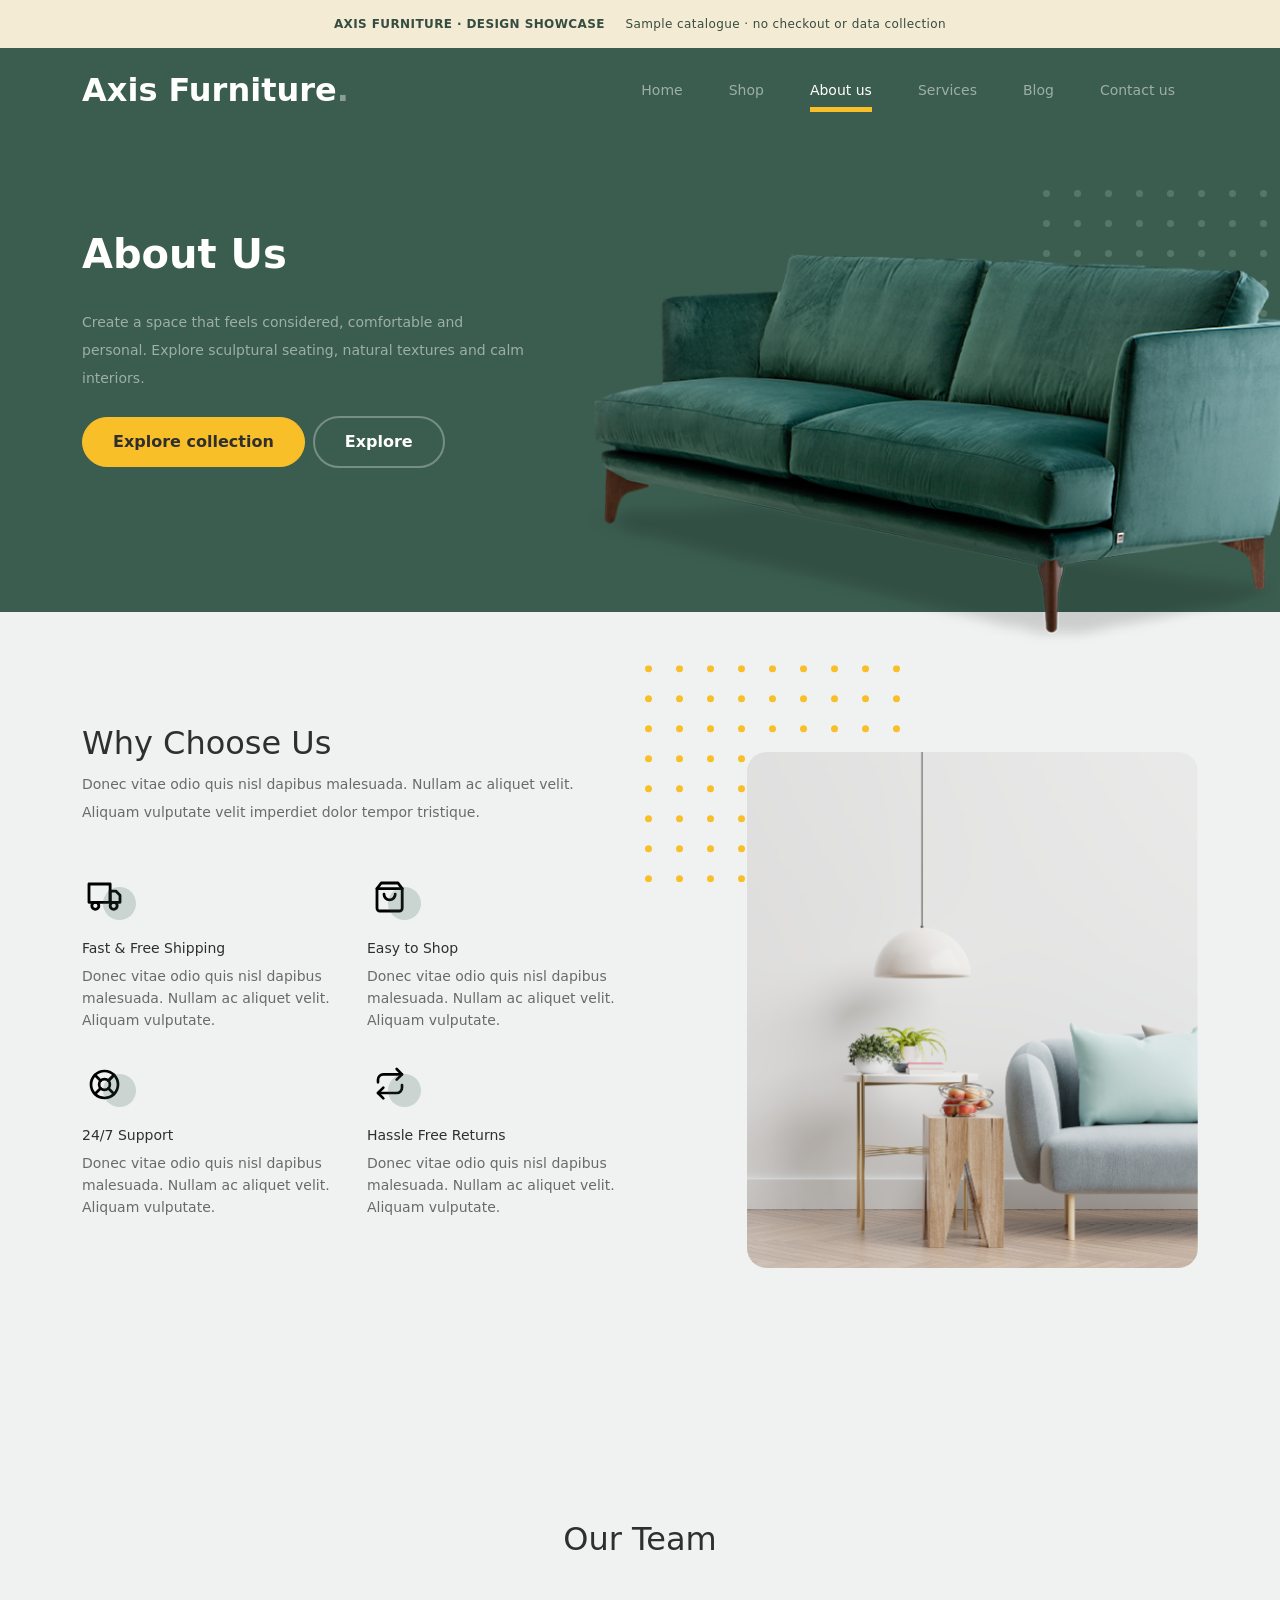
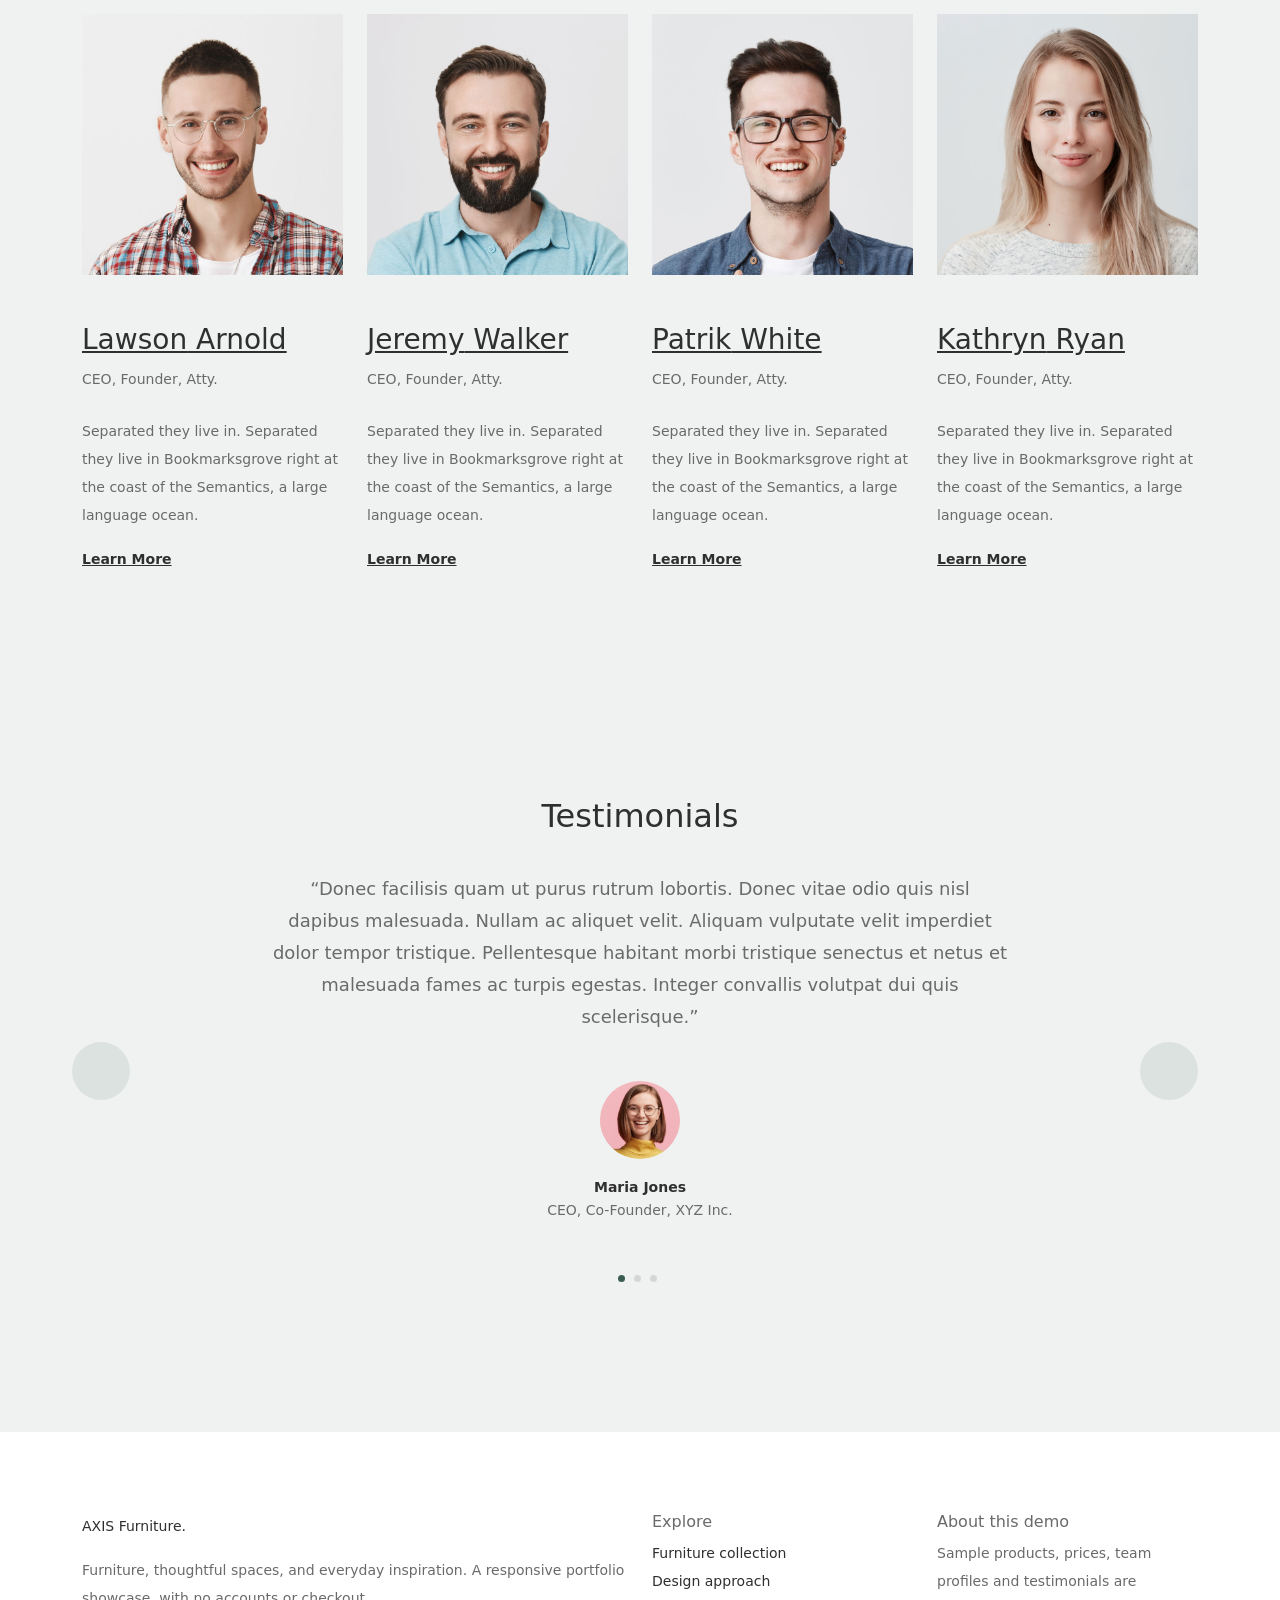
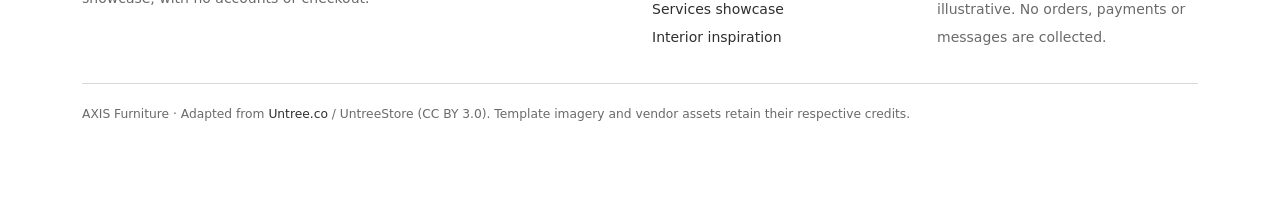
==== about.html @ d18d5c8d "Publish AXIS Furniture responsive catalogue with privacy-safe product previews" ====
<!doctype html>
<html lang="en">
<head>
  <meta charset="utf-8">
  <meta name="viewport" content="width=device-width, initial-scale=1, shrink-to-fit=no">
  <meta name="author" content="Untree.co">
  <link rel="shortcut icon" href="favicon.png">

  <meta name="description" content="Axis Furniture — explore furniture for your home, including sofas, chairs, and interior inspiration." />
  <meta name="keywords" content="bootstrap, bootstrap4" />

		<!-- Bootstrap CSS -->
		<link href="css/bootstrap.min.css" rel="stylesheet">
		<link href="css/tiny-slider.css" rel="stylesheet">
		<link href="css/style.css" rel="stylesheet">
		<title>About Us | Axis Furniture</title>
	<link href="css/axis.css" rel="stylesheet"></head>

	<body><div class="axis-demo-banner">AXIS FURNITURE · DESIGN SHOWCASE <span>Sample catalogue · no checkout or data collection</span></div>

		<!-- Start Header/Navigation -->
		<nav class="custom-navbar navbar navbar navbar-expand-md navbar-dark bg-dark" aria-label="Axis Furniture navigation bar">

			<div class="container">
				<a class="navbar-brand" href="index.html">Axis Furniture<span>.</span></a>

				<button class="navbar-toggler" type="button" data-bs-toggle="collapse" data-bs-target="#navbarsAxisFurniture" aria-controls="navbarsAxisFurniture" aria-expanded="false" aria-label="Toggle navigation">
					<span class="navbar-toggler-icon"></span>
				</button>

				<div class="collapse navbar-collapse" id="navbarsAxisFurniture">
					<ul class="custom-navbar-nav navbar-nav ms-auto mb-2 mb-md-0">
						<li class="nav-item ">
							<a class="nav-link" href="index.html">Home</a>
						</li>
						<li><a class="nav-link" href="shop.html">Shop</a></li>
						<li class="active"><a class="nav-link" href="about.html">About us</a></li>
						<li><a class="nav-link" href="services.html">Services</a></li>
						<li><a class="nav-link" href="blog.html">Blog</a></li>
						<li><a class="nav-link" href="contact.html">Contact us</a></li>
					</ul>

					
				</div>
			</div>
				
		</nav>
		<!-- End Header/Navigation -->

		<!-- Start Hero Section -->
			<div class="hero">
				<div class="container">
					<div class="row justify-content-between">
						<div class="col-lg-5">
							<div class="intro-excerpt">
								<h1>About Us</h1>
								<p class="mb-4">Create a space that feels considered, comfortable and personal. Explore sculptural seating, natural textures and calm interiors.</p>
								<p><a href="shop.html" class="btn btn-secondary me-2">Explore collection</a><a href="about.html" class="btn btn-white-outline">Explore</a></p>
							</div>
						</div>
						<div class="col-lg-7">
							<div class="hero-img-wrap">
								<img alt="AXIS Furniture design sample" src="images/couch.png" class="img-fluid">
							</div>
						</div>
					</div>
				</div>
			</div>
		<!-- End Hero Section -->

		

		<!-- Start Why Choose Us Section -->
		<div class="why-choose-section">
			<div class="container">
				<div class="row justify-content-between align-items-center">
					<div class="col-lg-6">
						<h2 class="section-title">Why Choose Us</h2>
						<p>Donec vitae odio quis nisl dapibus malesuada. Nullam ac aliquet velit. Aliquam vulputate velit imperdiet dolor tempor tristique.</p>

						<div class="row my-5">
							<div class="col-6 col-md-6">
								<div class="feature">
									<div class="icon">
										<img src="images/truck.svg" alt="Image" class="imf-fluid">
									</div>
									<h3>Fast &amp; Free Shipping</h3>
									<p>Donec vitae odio quis nisl dapibus malesuada. Nullam ac aliquet velit. Aliquam vulputate.</p>
								</div>
							</div>

							<div class="col-6 col-md-6">
								<div class="feature">
									<div class="icon">
										<img src="images/bag.svg" alt="Image" class="imf-fluid">
									</div>
									<h3>Easy to Shop</h3>
									<p>Donec vitae odio quis nisl dapibus malesuada. Nullam ac aliquet velit. Aliquam vulputate.</p>
								</div>
							</div>

							<div class="col-6 col-md-6">
								<div class="feature">
									<div class="icon">
										<img src="images/support.svg" alt="Image" class="imf-fluid">
									</div>
									<h3>24/7 Support</h3>
									<p>Donec vitae odio quis nisl dapibus malesuada. Nullam ac aliquet velit. Aliquam vulputate.</p>
								</div>
							</div>

							<div class="col-6 col-md-6">
								<div class="feature">
									<div class="icon">
										<img src="images/return.svg" alt="Image" class="imf-fluid">
									</div>
									<h3>Hassle Free Returns</h3>
									<p>Donec vitae odio quis nisl dapibus malesuada. Nullam ac aliquet velit. Aliquam vulputate.</p>
								</div>
							</div>

						</div>
					</div>

					<div class="col-lg-5">
						<div class="img-wrap">
							<img src="images/why-choose-us-img.jpg" alt="Image" class="img-fluid">
						</div>
					</div>

				</div>
			</div>
		</div>
		<!-- End Why Choose Us Section -->

		<!-- Start Team Section -->
		<div class="untree_co-section">
			<div class="container">

				<div class="row mb-5">
					<div class="col-lg-5 mx-auto text-center">
						<h2 class="section-title">Our Team</h2>
					</div>
				</div>

				<div class="row">

					<!-- Start Column 1 -->
					<div class="col-12 col-md-6 col-lg-3 mb-5 mb-md-0">
						<img alt="AXIS Furniture design sample" src="images/person_1.jpg" class="img-fluid mb-5">
						<h3 clas><a href="#"><span class="">Lawson</span> Arnold</a></h3>
            <span class="d-block position mb-4">CEO, Founder, Atty.</span>
            <p>Separated they live in.
            Separated they live in Bookmarksgrove right at the coast of the Semantics, a large language ocean.</p>
            <p class="mb-0"><a href="#" class="more dark">Learn More <span class="icon-arrow_forward"></span></a></p>
					</div> 
					<!-- End Column 1 -->

					<!-- Start Column 2 -->
					<div class="col-12 col-md-6 col-lg-3 mb-5 mb-md-0">
						<img alt="AXIS Furniture design sample" src="images/person_2.jpg" class="img-fluid mb-5">

						<h3 clas><a href="#"><span class="">Jeremy</span> Walker</a></h3>
            <span class="d-block position mb-4">CEO, Founder, Atty.</span>
            <p>Separated they live in.
            Separated they live in Bookmarksgrove right at the coast of the Semantics, a large language ocean.</p>
            <p class="mb-0"><a href="#" class="more dark">Learn More <span class="icon-arrow_forward"></span></a></p>

					</div> 
					<!-- End Column 2 -->

					<!-- Start Column 3 -->
					<div class="col-12 col-md-6 col-lg-3 mb-5 mb-md-0">
						<img alt="AXIS Furniture design sample" src="images/person_3.jpg" class="img-fluid mb-5">
						<h3 clas><a href="#"><span class="">Patrik</span> White</a></h3>
            <span class="d-block position mb-4">CEO, Founder, Atty.</span>
            <p>Separated they live in.
            Separated they live in Bookmarksgrove right at the coast of the Semantics, a large language ocean.</p>
            <p class="mb-0"><a href="#" class="more dark">Learn More <span class="icon-arrow_forward"></span></a></p>
					</div> 
					<!-- End Column 3 -->

					<!-- Start Column 4 -->
					<div class="col-12 col-md-6 col-lg-3 mb-5 mb-md-0">
						<img alt="AXIS Furniture design sample" src="images/person_4.jpg" class="img-fluid mb-5">

						<h3 clas><a href="#"><span class="">Kathryn</span> Ryan</a></h3>
            <span class="d-block position mb-4">CEO, Founder, Atty.</span>
            <p>Separated they live in.
            Separated they live in Bookmarksgrove right at the coast of the Semantics, a large language ocean.</p>
            <p class="mb-0"><a href="#" class="more dark">Learn More <span class="icon-arrow_forward"></span></a></p>

          
					</div> 
					<!-- End Column 4 -->

					

				</div>
			</div>
		</div>
		<!-- End Team Section -->

		

		<!-- Start Testimonial Slider -->
		<div class="testimonial-section before-footer-section">
			<div class="container">
				<div class="row">
					<div class="col-lg-7 mx-auto text-center">
						<h2 class="section-title">Testimonials</h2>
					</div>
				</div>

				<div class="row justify-content-center">
					<div class="col-lg-12">
						<div class="testimonial-slider-wrap text-center">

							<div id="testimonial-nav">
								<span class="prev" data-controls="prev"><span class="fa fa-chevron-left"></span></span>
								<span class="next" data-controls="next"><span class="fa fa-chevron-right"></span></span>
							</div>

							<div class="testimonial-slider">
								
								<div class="item">
									<div class="row justify-content-center">
										<div class="col-lg-8 mx-auto">

											<div class="testimonial-block text-center">
												<blockquote class="mb-5">
													<p>&ldquo;Donec facilisis quam ut purus rutrum lobortis. Donec vitae odio quis nisl dapibus malesuada. Nullam ac aliquet velit. Aliquam vulputate velit imperdiet dolor tempor tristique. Pellentesque habitant morbi tristique senectus et netus et malesuada fames ac turpis egestas. Integer convallis volutpat dui quis scelerisque.&rdquo;</p>
												</blockquote>

												<div class="author-info">
													<div class="author-pic">
														<img src="images/person-1.png" alt="Maria Jones" class="img-fluid">
													</div>
													<h3 class="font-weight-bold">Maria Jones</h3>
													<span class="position d-block mb-3">CEO, Co-Founder, XYZ Inc.</span>
												</div>
											</div>

										</div>
									</div>
								</div> 
								<!-- END item -->

								<div class="item">
									<div class="row justify-content-center">
										<div class="col-lg-8 mx-auto">

											<div class="testimonial-block text-center">
												<blockquote class="mb-5">
													<p>&ldquo;Donec facilisis quam ut purus rutrum lobortis. Donec vitae odio quis nisl dapibus malesuada. Nullam ac aliquet velit. Aliquam vulputate velit imperdiet dolor tempor tristique. Pellentesque habitant morbi tristique senectus et netus et malesuada fames ac turpis egestas. Integer convallis volutpat dui quis scelerisque.&rdquo;</p>
												</blockquote>

												<div class="author-info">
													<div class="author-pic">
														<img src="images/person-1.png" alt="Maria Jones" class="img-fluid">
													</div>
													<h3 class="font-weight-bold">Maria Jones</h3>
													<span class="position d-block mb-3">CEO, Co-Founder, XYZ Inc.</span>
												</div>
											</div>

										</div>
									</div>
								</div> 
								<!-- END item -->

								<div class="item">
									<div class="row justify-content-center">
										<div class="col-lg-8 mx-auto">

											<div class="testimonial-block text-center">
												<blockquote class="mb-5">
													<p>&ldquo;Donec facilisis quam ut purus rutrum lobortis. Donec vitae odio quis nisl dapibus malesuada. Nullam ac aliquet velit. Aliquam vulputate velit imperdiet dolor tempor tristique. Pellentesque habitant morbi tristique senectus et netus et malesuada fames ac turpis egestas. Integer convallis volutpat dui quis scelerisque.&rdquo;</p>
												</blockquote>

												<div class="author-info">
													<div class="author-pic">
														<img src="images/person-1.png" alt="Maria Jones" class="img-fluid">
													</div>
													<h3 class="font-weight-bold">Maria Jones</h3>
													<span class="position d-block mb-3">CEO, Co-Founder, XYZ Inc.</span>
												</div>
											</div>

										</div>
									</div>
								</div> 
								<!-- END item -->

							</div>

						</div>
					</div>
				</div>
			</div>
		</div>
		<!-- End Testimonial Slider -->

		

		<!-- Start Footer Section -->
		<footer class="footer-section"><div class="container"><div class="row g-4"><div class="col-md-6"><a class="footer-logo" href="index.html">AXIS Furniture<span>.</span></a><p class="mt-3">Furniture, thoughtful spaces, and everyday inspiration. A responsive portfolio showcase, with no accounts or checkout.</p></div><div class="col-md-3"><h3 class="h6">Explore</h3><p><a href="shop.html">Furniture collection</a><br><a href="about.html">Design approach</a><br><a href="services.html">Services showcase</a><br><a href="blog.html">Interior inspiration</a></p></div><div class="col-md-3"><h3 class="h6">About this demo</h3><p>Sample products, prices, team profiles and testimonials are illustrative. No orders, payments or messages are collected.</p></div></div><hr><p class="small mb-0">AXIS Furniture · Adapted from <a href="https://untree.co/" rel="noopener noreferrer">Untree.co</a> / UntreeStore (CC BY 3.0). Template imagery and vendor assets retain their respective credits.</p></div></footer>
		<!-- End Footer Section -->	


		<script src="js/bootstrap.bundle.min.js"></script>
		<script src="js/tiny-slider.js"></script>
		<script src="js/custom.js"></script>
	<script src="js/axis.js"></script></body>

</html>
---- css/tiny-slider.css ----
.tns-outer{padding:0 !important}.tns-outer [hidden]{display:none !important}.tns-outer [aria-controls],.tns-outer [data-action]{cursor:pointer}.tns-slider{-webkit-transition:all 0s;-moz-transition:all 0s;transition:all 0s}.tns-slider>.tns-item{-webkit-box-sizing:border-box;-moz-box-sizing:border-box;box-sizing:border-box}.tns-horizontal.tns-subpixel{white-space:nowrap}.tns-horizontal.tns-subpixel>.tns-item{display:inline-block;vertical-align:top;white-space:normal}.tns-horizontal.tns-no-subpixel:after{content:'';display:table;clear:both}.tns-horizontal.tns-no-subpixel>.tns-item{float:left}.tns-horizontal.tns-carousel.tns-no-subpixel>.tns-item{margin-right:-100%}.tns-no-calc{position:relative;left:0}.tns-gallery{position:relative;left:0;min-height:1px}.tns-gallery>.tns-item{position:absolute;left:-100%;-webkit-transition:transform 0s, opacity 0s;-moz-transition:transform 0s, opacity 0s;transition:transform 0s, opacity 0s}.tns-gallery>.tns-slide-active{position:relative;left:auto !important}.tns-gallery>.tns-moving{-webkit-transition:all 0.25s;-moz-transition:all 0.25s;transition:all 0.25s}.tns-autowidth{display:inline-block}.tns-lazy-img{-webkit-transition:opacity 0.6s;-moz-transition:opacity 0.6s;transition:opacity 0.6s;opacity:0.6}.tns-lazy-img.tns-complete{opacity:1}.tns-ah{-webkit-transition:height 0s;-moz-transition:height 0s;transition:height 0s}.tns-ovh{overflow:hidden}.tns-visually-hidden{position:absolute;left:-10000em}.tns-transparent{opacity:0;visibility:hidden}.tns-fadeIn{opacity:1;filter:alpha(opacity=100);z-index:0}.tns-normal,.tns-fadeOut{opacity:0;filter:alpha(opacity=0);z-index:-1}.tns-vpfix{white-space:nowrap}.tns-vpfix>div,.tns-vpfix>li{display:inline-block}.tns-t-subp2{margin:0 auto;width:310px;position:relative;height:10px;overflow:hidden}.tns-t-ct{width:2333.3333333%;width:-webkit-calc(100% * 70 / 3);width:-moz-calc(100% * 70 / 3);width:calc(100% * 70 / 3);position:absolute;right:0}.tns-t-ct:after{content:'';display:table;clear:both}.tns-t-ct>div{width:1.4285714%;width:-webkit-calc(100% / 70);width:-moz-calc(100% / 70);width:calc(100% / 70);height:10px;float:left}

/*# sourceMappingURL=sourcemaps/tiny-slider.css.map */
---- css/style.css ----
/*
* Template Name: UntreeStore
* Template Author: Untree.co
* Author URI: https://untree.co/
* License: https://creativecommons.org/licenses/by/3.0/
*/
body {
  overflow-x: hidden;
  position: relative; }

body {
  font-family: system-ui, -apple-system, "Segoe UI", sans-serif;
  font-weight: 400;
  line-height: 28px;
  color: #6a6a6a;
  font-size: 14px;
  background-color: #eff2f1; }

a {
  text-decoration: none;
  -webkit-transition: .3s all ease;
  -o-transition: .3s all ease;
  transition: .3s all ease;
  color: #2f2f2f;
  text-decoration: underline; }
  a:hover {
    color: #2f2f2f;
    text-decoration: none; }
  a.more {
    font-weight: 600; }

.custom-navbar {
  background: #3b5d50 !important;
  padding-top: 20px;
  padding-bottom: 20px; }
  .custom-navbar .navbar-brand {
    font-size: 32px;
    font-weight: 600; }
    .custom-navbar .navbar-brand > span {
      opacity: .4; }
  .custom-navbar .navbar-toggler {
    border-color: transparent; }
    .custom-navbar .navbar-toggler:active, .custom-navbar .navbar-toggler:focus {
      -webkit-box-shadow: none;
      box-shadow: none;
      outline: none; }
  @media (min-width: 992px) {
    .custom-navbar .custom-navbar-nav li {
      margin-left: 15px;
      margin-right: 15px; } }
  .custom-navbar .custom-navbar-nav li a {
    font-weight: 500;
    color: #ffffff !important;
    opacity: .5;
    -webkit-transition: .3s all ease;
    -o-transition: .3s all ease;
    transition: .3s all ease;
    position: relative; }
    @media (min-width: 768px) {
      .custom-navbar .custom-navbar-nav li a:before {
        content: "";
        position: absolute;
        bottom: 0;
        left: 8px;
        right: 8px;
        background: #f9bf29;
        height: 5px;
        opacity: 1;
        visibility: visible;
        width: 0;
        -webkit-transition: .15s all ease-out;
        -o-transition: .15s all ease-out;
        transition: .15s all ease-out; } }
    .custom-navbar .custom-navbar-nav li a:hover {
      opacity: 1; }
      .custom-navbar .custom-navbar-nav li a:hover:before {
        width: calc(100% - 16px); }
  .custom-navbar .custom-navbar-nav li.active a {
    opacity: 1; }
    .custom-navbar .custom-navbar-nav li.active a:before {
      width: calc(100% - 16px); }
  .custom-navbar .custom-navbar-cta {
    margin-left: 0 !important;
    -webkit-box-orient: horizontal;
    -webkit-box-direction: normal;
    -ms-flex-direction: row;
    flex-direction: row; }
    @media (min-width: 768px) {
      .custom-navbar .custom-navbar-cta {
        margin-left: 40px !important; } }
    .custom-navbar .custom-navbar-cta li {
      margin-left: 0px;
      margin-right: 0px; }
      .custom-navbar .custom-navbar-cta li:first-child {
        margin-right: 20px; }

.hero {
  background: #3b5d50;
  padding: calc(4rem - 30px) 0 0rem 0; }
  @media (min-width: 768px) {
    .hero {
      padding: calc(4rem - 30px) 0 4rem 0; } }
  @media (min-width: 992px) {
    .hero {
      padding: calc(8rem - 30px) 0 8rem 0; } }
  .hero .intro-excerpt {
    position: relative;
    z-index: 4; }
    @media (min-width: 992px) {
      .hero .intro-excerpt {
        max-width: 450px; } }
  .hero h1 {
    font-weight: 700;
    color: #ffffff;
    margin-bottom: 30px; }
    @media (min-width: 1400px) {
      .hero h1 {
        font-size: 54px; } }
  .hero p {
    color: rgba(255, 255, 255, 0.5);
    margin-botom: 30px; }
  .hero .hero-img-wrap {
    position: relative; }
    .hero .hero-img-wrap img {
      position: relative;
      top: 0px;
      right: 0px;
      z-index: 2;
      max-width: 780px;
      left: -20px; }
      @media (min-width: 768px) {
        .hero .hero-img-wrap img {
          right: 0px;
          left: -100px; } }
      @media (min-width: 992px) {
        .hero .hero-img-wrap img {
          left: 0px;
          top: -80px;
          position: absolute;
          right: -50px; } }
      @media (min-width: 1200px) {
        .hero .hero-img-wrap img {
          left: 0px;
          top: -80px;
          right: -100px; } }
    .hero .hero-img-wrap:after {
      content: "";
      position: absolute;
      width: 255px;
      height: 217px;
      background-image: url("../images/dots-light.svg");
      background-size: contain;
      background-repeat: no-repeat;
      right: -100px;
      top: -0px; }
      @media (min-width: 1200px) {
        .hero .hero-img-wrap:after {
          top: -40px; } }

.btn {
  font-weight: 600;
  padding: 12px 30px;
  border-radius: 30px;
  color: #ffffff;
  background: #2f2f2f;
  border-color: #2f2f2f; }
  .btn:hover {
    color: #ffffff;
    background: #222222;
    border-color: #222222; }
  .btn:active, .btn:focus {
    outline: none !important;
    -webkit-box-shadow: none;
    box-shadow: none; }
  .btn.btn-primary {
    background: #3b5d50;
    border-color: #3b5d50; }
    .btn.btn-primary:hover {
      background: #314d43;
      border-color: #314d43; }
  .btn.btn-secondary {
    color: #2f2f2f;
    background: #f9bf29;
    border-color: #f9bf29; }
    .btn.btn-secondary:hover {
      background: #f8b810;
      border-color: #f8b810; }
  .btn.btn-white-outline {
    background: transparent;
    border-width: 2px;
    border-color: rgba(255, 255, 255, 0.3); }
    .btn.btn-white-outline:hover {
      border-color: white;
      color: #ffffff; }

.section-title {
  color: #2f2f2f; }

.product-section {
  padding: 7rem 0; }
  .product-section .product-item {
    text-align: center;
    text-decoration: none;
    display: block;
    position: relative;
    padding-bottom: 50px;
    cursor: pointer; }
    .product-section .product-item .product-thumbnail {
      margin-bottom: 30px;
      position: relative;
      top: 0;
      -webkit-transition: .3s all ease;
      -o-transition: .3s all ease;
      transition: .3s all ease; }
    .product-section .product-item h3 {
      font-weight: 600;
      font-size: 16px; }
    .product-section .product-item strong {
      font-weight: 800 !important;
      font-size: 18px !important; }
    .product-section .product-item h3, .product-section .product-item strong {
      color: #2f2f2f;
      text-decoration: none; }
    .product-section .product-item .icon-cross {
      position: absolute;
      width: 35px;
      height: 35px;
      display: inline-block;
      background: #2f2f2f;
      bottom: 15px;
      left: 50%;
      -webkit-transform: translateX(-50%);
      -ms-transform: translateX(-50%);
      transform: translateX(-50%);
      margin-bottom: -17.5px;
      border-radius: 50%;
      opacity: 0;
      visibility: hidden;
      -webkit-transition: .3s all ease;
      -o-transition: .3s all ease;
      transition: .3s all ease; }
      .product-section .product-item .icon-cross img {
        position: absolute;
        left: 50%;
        top: 50%;
        -webkit-transform: translate(-50%, -50%);
        -ms-transform: translate(-50%, -50%);
        transform: translate(-50%, -50%); }
    .product-section .product-item:before {
      bottom: 0;
      left: 0;
      right: 0;
      position: absolute;
      content: "";
      background: #dce5e4;
      height: 0%;
      z-index: -1;
      border-radius: 10px;
      -webkit-transition: .3s all ease;
      -o-transition: .3s all ease;
      transition: .3s all ease; }
    .product-section .product-item:hover .product-thumbnail {
      top: -25px; }
    .product-section .product-item:hover .icon-cross {
      bottom: 0;
      opacity: 1;
      visibility: visible; }
    .product-section .product-item:hover:before {
      height: 70%; }

.why-choose-section {
  padding: 7rem 0; }
  .why-choose-section .img-wrap {
    position: relative; }
    .why-choose-section .img-wrap:before {
      position: absolute;
      content: "";
      width: 255px;
      height: 217px;
      background-image: url("../images/dots-yellow.svg");
      background-repeat: no-repeat;
      background-size: contain;
      -webkit-transform: translate(-40%, -40%);
      -ms-transform: translate(-40%, -40%);
      transform: translate(-40%, -40%);
      z-index: -1; }
    .why-choose-section .img-wrap img {
      border-radius: 20px; }

.feature {
  margin-bottom: 30px; }
  .feature .icon {
    display: inline-block;
    position: relative;
    margin-bottom: 20px; }
    .feature .icon:before {
      content: "";
      width: 33px;
      height: 33px;
      position: absolute;
      background: rgba(59, 93, 80, 0.2);
      border-radius: 50%;
      right: -8px;
      bottom: 0; }
  .feature h3 {
    font-size: 14px;
    color: #2f2f2f; }
  .feature p {
    font-size: 14px;
    line-height: 22px;
    color: #6a6a6a; }

.we-help-section {
  padding: 7rem 0; }
  .we-help-section .imgs-grid {
    display: -ms-grid;
    display: grid;
    -ms-grid-columns: (1fr)[27];
    grid-template-columns: repeat(27, 1fr);
    position: relative; }
    .we-help-section .imgs-grid:before {
      position: absolute;
      content: "";
      width: 255px;
      height: 217px;
      background-image: url("../images/dots-green.svg");
      background-size: contain;
      background-repeat: no-repeat;
      -webkit-transform: translate(-40%, -40%);
      -ms-transform: translate(-40%, -40%);
      transform: translate(-40%, -40%);
      z-index: -1; }
    .we-help-section .imgs-grid .grid {
      position: relative; }
      .we-help-section .imgs-grid .grid img {
        border-radius: 20px;
        max-width: 100%; }
      .we-help-section .imgs-grid .grid.grid-1 {
        -ms-grid-column: 1;
        -ms-grid-column-span: 18;
        grid-column: 1 / span 18;
        -ms-grid-row: 1;
        -ms-grid-row-span: 27;
        grid-row: 1 / span 27; }
      .we-help-section .imgs-grid .grid.grid-2 {
        -ms-grid-column: 19;
        -ms-grid-column-span: 27;
        grid-column: 19 / span 27;
        -ms-grid-row: 1;
        -ms-grid-row-span: 5;
        grid-row: 1 / span 5;
        padding-left: 20px; }
      .we-help-section .imgs-grid .grid.grid-3 {
        -ms-grid-column: 14;
        -ms-grid-column-span: 16;
        grid-column: 14 / span 16;
        -ms-grid-row: 6;
        -ms-grid-row-span: 27;
        grid-row: 6 / span 27;
        padding-top: 20px; }

.custom-list {
  width: 100%; }
  .custom-list li {
    display: inline-block;
    width: calc(50% - 20px);
    margin-bottom: 12px;
    line-height: 1.5;
    position: relative;
    padding-left: 20px; }
    .custom-list li:before {
      content: "";
      width: 8px;
      height: 8px;
      border-radius: 50%;
      border: 2px solid #3b5d50;
      position: absolute;
      left: 0;
      top: 8px; }

.popular-product {
  padding: 0 0 7rem 0; }
  .popular-product .product-item-sm h3 {
    font-size: 14px;
    font-weight: 700;
    color: #2f2f2f; }
  .popular-product .product-item-sm a {
    text-decoration: none;
    color: #2f2f2f;
    -webkit-transition: .3s all ease;
    -o-transition: .3s all ease;
    transition: .3s all ease; }
    .popular-product .product-item-sm a:hover {
      color: rgba(47, 47, 47, 0.5); }
  .popular-product .product-item-sm p {
    line-height: 1.4;
    margin-bottom: 10px;
    font-size: 14px; }
  .popular-product .product-item-sm .thumbnail {
    margin-right: 10px;
    -webkit-box-flex: 0;
    -ms-flex: 0 0 120px;
    flex: 0 0 120px;
    position: relative; }
    .popular-product .product-item-sm .thumbnail:before {
      content: "";
      position: absolute;
      border-radius: 20px;
      background: #dce5e4;
      width: 98px;
      height: 98px;
      top: 50%;
      left: 50%;
      -webkit-transform: translate(-50%, -50%);
      -ms-transform: translate(-50%, -50%);
      transform: translate(-50%, -50%);
      z-index: -1; }

.testimonial-section {
  padding: 3rem 0 7rem 0; }

.testimonial-slider-wrap {
  position: relative; }
  .testimonial-slider-wrap .tns-inner {
    padding-top: 30px; }
  .testimonial-slider-wrap .item .testimonial-block blockquote {
    font-size: 16px; }
    @media (min-width: 768px) {
      .testimonial-slider-wrap .item .testimonial-block blockquote {
        line-height: 32px;
        font-size: 18px; } }
  .testimonial-slider-wrap .item .testimonial-block .author-info .author-pic {
    margin-bottom: 20px; }
    .testimonial-slider-wrap .item .testimonial-block .author-info .author-pic img {
      max-width: 80px;
      border-radius: 50%; }
  .testimonial-slider-wrap .item .testimonial-block .author-info h3 {
    font-size: 14px;
    font-weight: 700;
    color: #2f2f2f;
    margin-bottom: 0; }
  .testimonial-slider-wrap #testimonial-nav {
    position: absolute;
    top: 50%;
    z-index: 99;
    width: 100%;
    display: none; }
    @media (min-width: 768px) {
      .testimonial-slider-wrap #testimonial-nav {
        display: block; } }
    .testimonial-slider-wrap #testimonial-nav > span {
      cursor: pointer;
      position: absolute;
      width: 58px;
      height: 58px;
      line-height: 58px;
      border-radius: 50%;
      background: rgba(59, 93, 80, 0.1);
      color: #2f2f2f;
      -webkit-transition: .3s all ease;
      -o-transition: .3s all ease;
      transition: .3s all ease; }
      .testimonial-slider-wrap #testimonial-nav > span:hover {
        background: #3b5d50;
        color: #ffffff; }
    .testimonial-slider-wrap #testimonial-nav .prev {
      left: -10px; }
    .testimonial-slider-wrap #testimonial-nav .next {
      right: 0; }
  .testimonial-slider-wrap .tns-nav {
    position: absolute;
    bottom: -50px;
    left: 50%;
    -webkit-transform: translateX(-50%);
    -ms-transform: translateX(-50%);
    transform: translateX(-50%); }
    .testimonial-slider-wrap .tns-nav button {
      background: none;
      border: none;
      display: inline-block;
      position: relative;
      width: 0 !important;
      height: 7px !important;
      margin: 2px; }
      .testimonial-slider-wrap .tns-nav button:active, .testimonial-slider-wrap .tns-nav button:focus, .testimonial-slider-wrap .tns-nav button:hover {
        outline: none;
        -webkit-box-shadow: none;
        box-shadow: none;
        background: none; }
      .testimonial-slider-wrap .tns-nav button:before {
        display: block;
        width: 7px;
        height: 7px;
        left: 0;
        top: 0;
        position: absolute;
        content: "";
        border-radius: 50%;
        -webkit-transition: .3s all ease;
        -o-transition: .3s all ease;
        transition: .3s all ease;
        background-color: #d6d6d6; }
      .testimonial-slider-wrap .tns-nav button:hover:before, .testimonial-slider-wrap .tns-nav button.tns-nav-active:before {
        background-color: #3b5d50; }

.before-footer-section {
  padding: 7rem 0 12rem 0 !important; }

.blog-section {
  padding: 7rem 0 12rem 0; }
  .blog-section .post-entry a {
    text-decoration: none; }
  .blog-section .post-entry .post-thumbnail {
    display: block;
    margin-bottom: 20px; }
    .blog-section .post-entry .post-thumbnail img {
      border-radius: 20px;
      -webkit-transition: .3s all ease;
      -o-transition: .3s all ease;
      transition: .3s all ease; }
  .blog-section .post-entry .post-content-entry {
    padding-left: 15px;
    padding-right: 15px; }
    .blog-section .post-entry .post-content-entry h3 {
      font-size: 16px;
      margin-bottom: 0;
      font-weight: 600;
      margin-bottom: 7px; }
    .blog-section .post-entry .post-content-entry .meta {
      font-size: 14px; }
      .blog-section .post-entry .post-content-entry .meta a {
        font-weight: 600; }
  .blog-section .post-entry:hover .post-thumbnail img, .blog-section .post-entry:focus .post-thumbnail img {
    opacity: .7; }

.footer-section {
  padding: 80px 0;
  background: #ffffff; }
  .footer-section .relative {
    position: relative; }
  .footer-section a {
    text-decoration: none;
    color: #2f2f2f;
    -webkit-transition: .3s all ease;
    -o-transition: .3s all ease;
    transition: .3s all ease; }
    .footer-section a:hover {
      color: rgba(47, 47, 47, 0.5); }
  .footer-section .subscription-form {
    margin-bottom: 40px;
    position: relative;
    z-index: 2;
    margin-top: 100px; }
    @media (min-width: 992px) {
      .footer-section .subscription-form {
        margin-top: 0px;
        margin-bottom: 80px; } }
    .footer-section .subscription-form h3 {
      font-size: 18px;
      font-weight: 500;
      color: #3b5d50; }
    .footer-section .subscription-form .form-control {
      height: 50px;
      border-radius: 10px;
      font-family: "Inter", sans-serif; }
      .footer-section .subscription-form .form-control:active, .footer-section .subscription-form .form-control:focus {
        outline: none;
        -webkit-box-shadow: none;
        box-shadow: none;
        border-color: #3b5d50;
        -webkit-box-shadow: 0 1px 4px 0 rgba(0, 0, 0, 0.2);
        box-shadow: 0 1px 4px 0 rgba(0, 0, 0, 0.2); }
      .footer-section .subscription-form .form-control::-webkit-input-placeholder {
        font-size: 14px; }
      .footer-section .subscription-form .form-control::-moz-placeholder {
        font-size: 14px; }
      .footer-section .subscription-form .form-control:-ms-input-placeholder {
        font-size: 14px; }
      .footer-section .subscription-form .form-control:-moz-placeholder {
        font-size: 14px; }
    .footer-section .subscription-form .btn {
      border-radius: 10px !important; }
  .footer-section .sofa-img {
    position: absolute;
    top: -200px;
    z-index: 1;
    right: 0; }
    .footer-section .sofa-img img {
      max-width: 380px; }
  .footer-section .links-wrap {
    margin-top: 0px; }
    @media (min-width: 992px) {
      .footer-section .links-wrap {
        margin-top: 54px; } }
    .footer-section .links-wrap ul li {
      margin-bottom: 10px; }
  .footer-section .footer-logo-wrap .footer-logo {
    font-size: 32px;
    font-weight: 500;
    text-decoration: none;
    color: #3b5d50; }
  .footer-section .custom-social li {
    margin: 2px;
    display: inline-block; }
    .footer-section .custom-social li a {
      width: 40px;
      height: 40px;
      text-align: center;
      line-height: 40px;
      display: inline-block;
      background: #dce5e4;
      color: #3b5d50;
      border-radius: 50%; }
      .footer-section .custom-social li a:hover {
        background: #3b5d50;
        color: #ffffff; }
  .footer-section .border-top {
    border-color: #dce5e4; }
    .footer-section .border-top.copyright {
      font-size: 14px !important; }

.untree_co-section {
  padding: 7rem 0; }

.form-control {
  height: 50px;
  border-radius: 10px;
  font-family: "Inter", sans-serif; }
  .form-control:active, .form-control:focus {
    outline: none;
    -webkit-box-shadow: none;
    box-shadow: none;
    border-color: #3b5d50;
    -webkit-box-shadow: 0 1px 4px 0 rgba(0, 0, 0, 0.2);
    box-shadow: 0 1px 4px 0 rgba(0, 0, 0, 0.2); }
  .form-control::-webkit-input-placeholder {
    font-size: 14px; }
  .form-control::-moz-placeholder {
    font-size: 14px; }
  .form-control:-ms-input-placeholder {
    font-size: 14px; }
  .form-control:-moz-placeholder {
    font-size: 14px; }

.service {
  line-height: 1.5; }
  .service .service-icon {
    border-radius: 10px;
    -webkit-box-flex: 0;
    -ms-flex: 0 0 50px;
    flex: 0 0 50px;
    height: 50px;
    line-height: 50px;
    text-align: center;
    background: #3b5d50;
    margin-right: 20px;
    color: #ffffff; }

textarea {
  height: auto !important; }

.site-blocks-table {
  overflow: auto; }
  .site-blocks-table .product-thumbnail {
    width: 200px; }
  .site-blocks-table .btn {
    padding: 2px 10px; }
  .site-blocks-table thead th {
    padding: 30px;
    text-align: center;
    border-width: 0px !important;
    vertical-align: middle;
    color: rgba(0, 0, 0, 0.8);
    font-size: 18px; }
  .site-blocks-table td {
    padding: 20px;
    text-align: center;
    vertical-align: middle;
    color: rgba(0, 0, 0, 0.8); }
  .site-blocks-table tbody tr:first-child td {
    border-top: 1px solid #3b5d50 !important; }
  .site-blocks-table .btn {
    background: none !important;
    color: #000000;
    border: none;
    height: auto !important; }

.site-block-order-table th {
  border-top: none !important;
  border-bottom-width: 1px !important; }

.site-block-order-table td, .site-block-order-table th {
  color: #000000; }

.couponcode-wrap input {
  border-radius: 10px !important; }

.text-primary {
  color: #3b5d50 !important; }

.thankyou-icon {
  position: relative;
  color: #3b5d50; }
  .thankyou-icon:before {
    position: absolute;
    content: "";
    width: 50px;
    height: 50px;
    border-radius: 50%;
    background: rgba(59, 93, 80, 0.2); }
---- css/axis.css ----
.axis-demo-banner{padding:10px 24px;background:#f4ebd4;color:#354c40;text-align:center;font-size:12px;font-weight:600;letter-spacing:.4px}.axis-demo-banner span{margin-left:16px;font-weight:400}.axis-product-dialog{border:0;border-radius:18px;padding:28px;max-width:480px;width:calc(100% - 32px);color:#263b32;background:#f6f7f1}.axis-product-dialog::backdrop{background:#16332799}.axis-product-dialog img{display:block;width:100%;max-height:240px;object-fit:contain}.axis-product-dialog button{float:right;border:1px solid #b7c8ba;border-radius:30px;padding:7px 14px;background:white}.axis-product-dialog p{line-height:1.8}.product-item:focus-visible,a:focus-visible,button:focus-visible{outline:3px solid #b58f2e;outline-offset:4px}@media(max-width:600px){.axis-demo-banner span{display:block;margin:3px 0 0}}
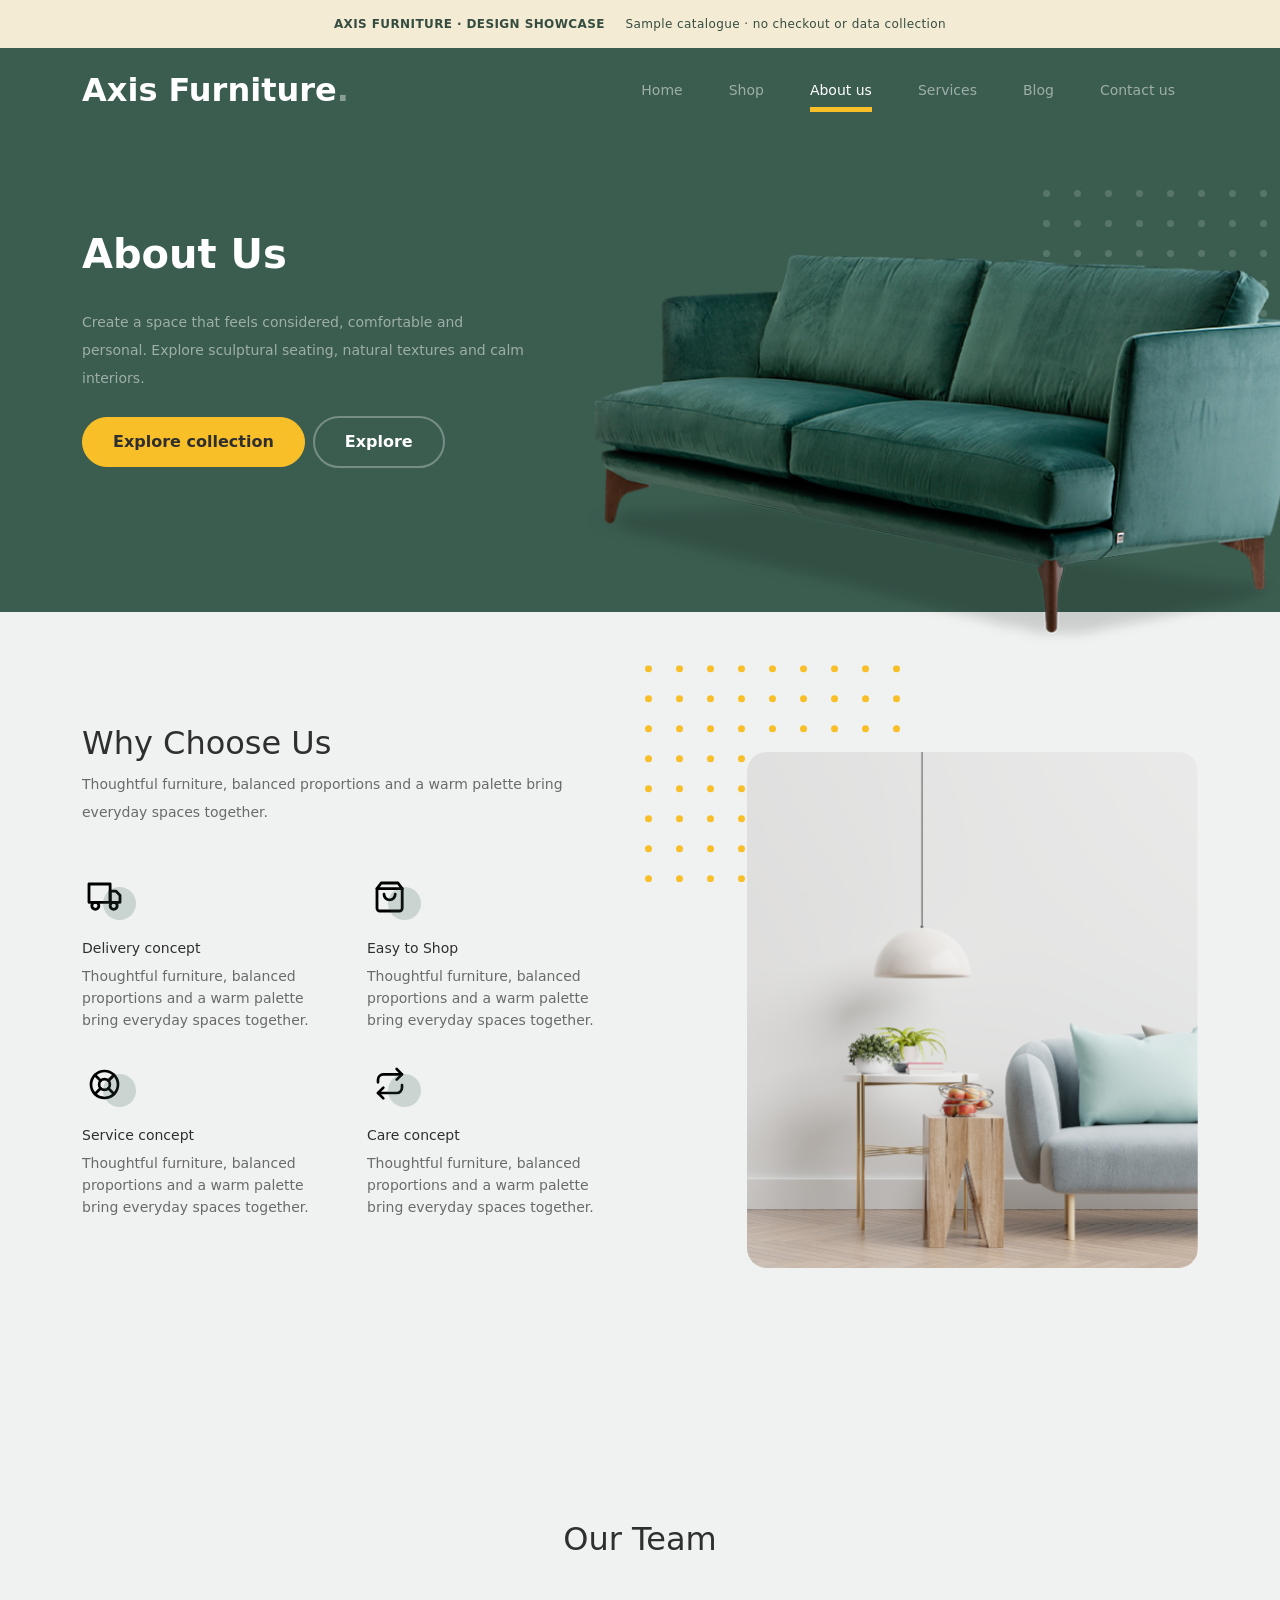
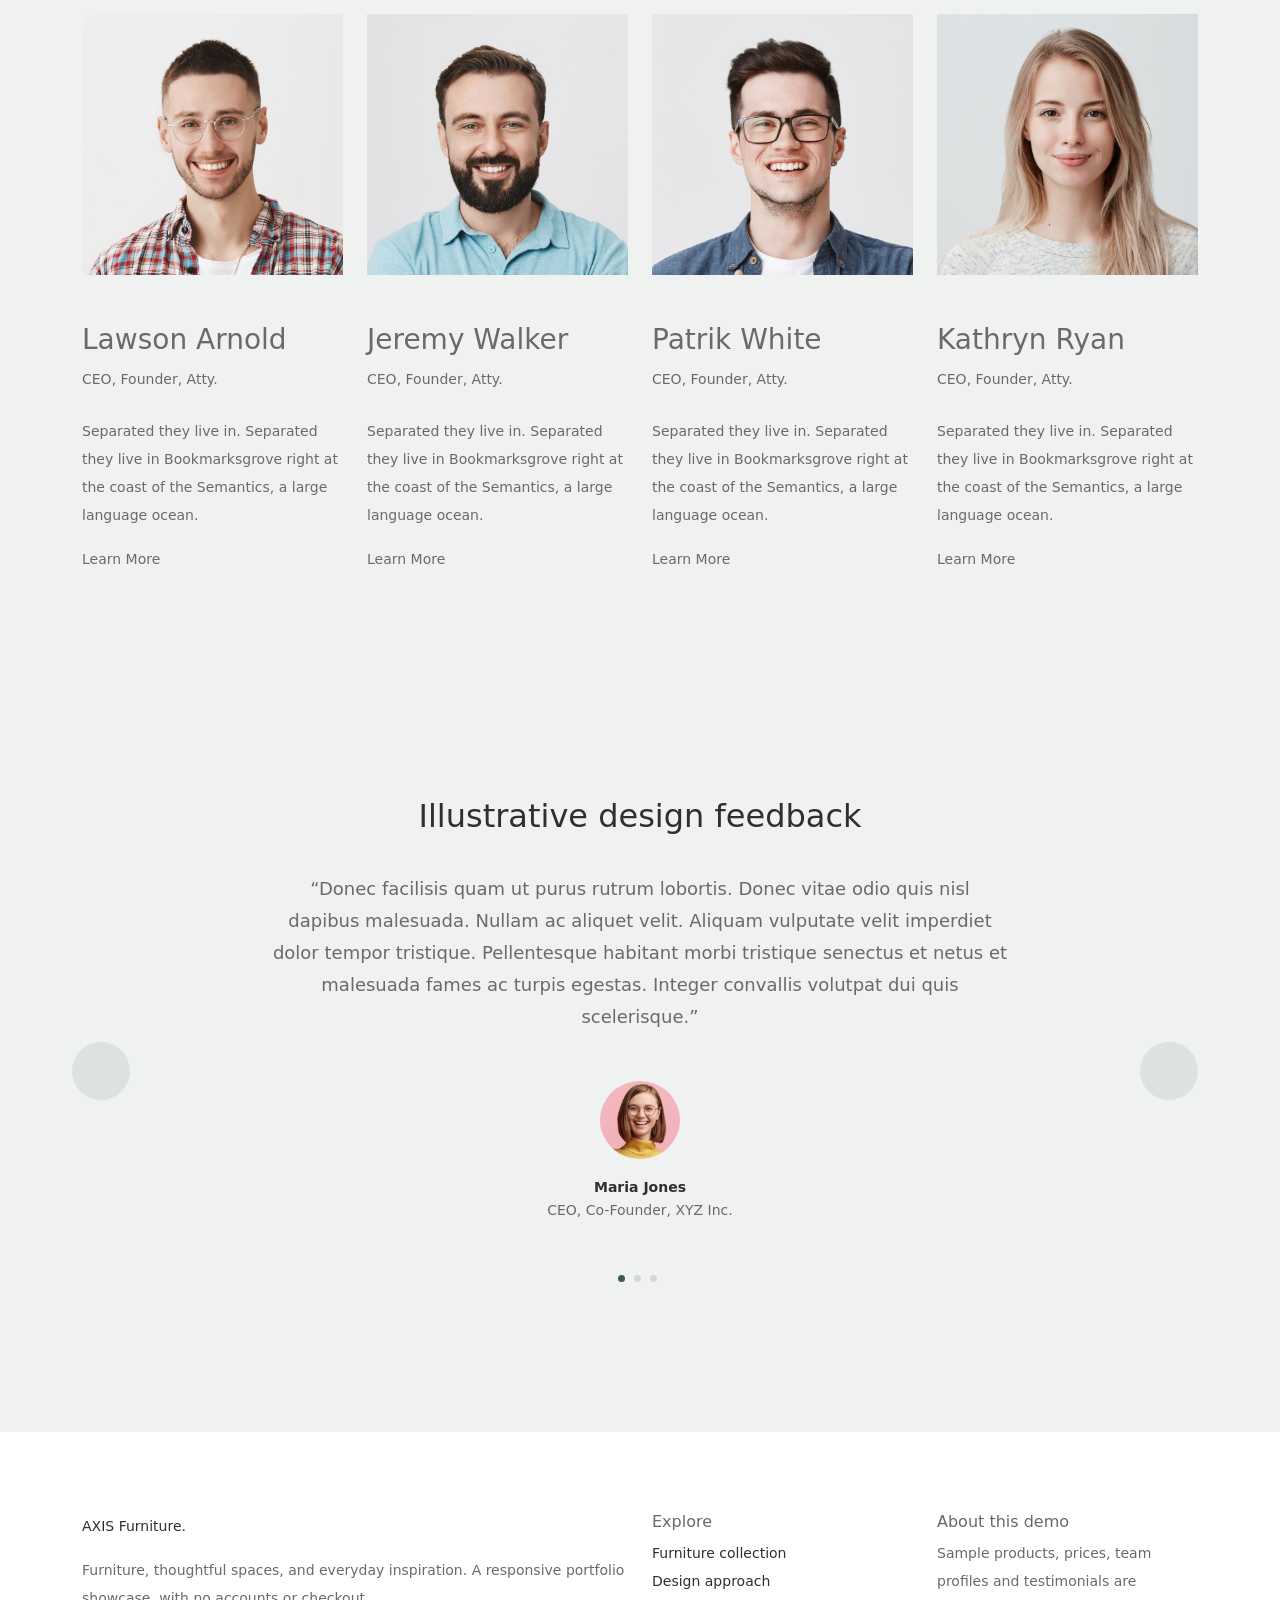
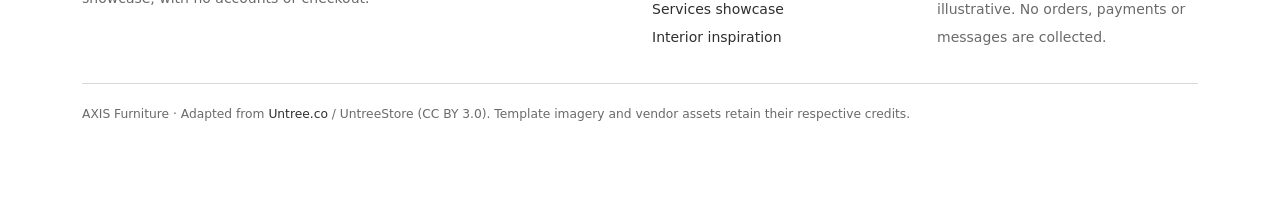
==== commit dd0e3b97: "Clarify showcase content and remove placeholder navigation" ====
--- a/about.html
+++ b/about.html
@@ -13,7 +13,7 @@
 		<link href="css/bootstrap.min.css" rel="stylesheet">
 		<link href="css/tiny-slider.css" rel="stylesheet">
 		<link href="css/style.css" rel="stylesheet">
-		<title>About Us | Axis Furniture</title>
+		<title>AXIS Furniture | About</title>
 	<link href="css/axis.css" rel="stylesheet"></head>
 
 	<body><div class="axis-demo-banner">AXIS FURNITURE · DESIGN SHOWCASE <span>Sample catalogue · no checkout or data collection</span></div>
@@ -76,7 +76,7 @@
 				<div class="row justify-content-between align-items-center">
 					<div class="col-lg-6">
 						<h2 class="section-title">Why Choose Us</h2>
-						<p>Donec vitae odio quis nisl dapibus malesuada. Nullam ac aliquet velit. Aliquam vulputate velit imperdiet dolor tempor tristique.</p>
+						<p>Thoughtful furniture, balanced proportions and a warm palette bring everyday spaces together.</p>
 
 						<div class="row my-5">
 							<div class="col-6 col-md-6">
@@ -84,8 +84,8 @@
 									<div class="icon">
 										<img src="images/truck.svg" alt="Image" class="imf-fluid">
 									</div>
-									<h3>Fast &amp; Free Shipping</h3>
-									<p>Donec vitae odio quis nisl dapibus malesuada. Nullam ac aliquet velit. Aliquam vulputate.</p>
+									<h3>Delivery concept</h3>
+									<p>Thoughtful furniture, balanced proportions and a warm palette bring everyday spaces together.</p>
 								</div>
 							</div>
 
@@ -95,7 +95,7 @@
 										<img src="images/bag.svg" alt="Image" class="imf-fluid">
 									</div>
 									<h3>Easy to Shop</h3>
-									<p>Donec vitae odio quis nisl dapibus malesuada. Nullam ac aliquet velit. Aliquam vulputate.</p>
+									<p>Thoughtful furniture, balanced proportions and a warm palette bring everyday spaces together.</p>
 								</div>
 							</div>
 
@@ -104,8 +104,8 @@
 									<div class="icon">
 										<img src="images/support.svg" alt="Image" class="imf-fluid">
 									</div>
-									<h3>24/7 Support</h3>
-									<p>Donec vitae odio quis nisl dapibus malesuada. Nullam ac aliquet velit. Aliquam vulputate.</p>
+									<h3>Service concept</h3>
+									<p>Thoughtful furniture, balanced proportions and a warm palette bring everyday spaces together.</p>
 								</div>
 							</div>
 
@@ -114,8 +114,8 @@
 									<div class="icon">
 										<img src="images/return.svg" alt="Image" class="imf-fluid">
 									</div>
-									<h3>Hassle Free Returns</h3>
-									<p>Donec vitae odio quis nisl dapibus malesuada. Nullam ac aliquet velit. Aliquam vulputate.</p>
+									<h3>Care concept</h3>
+									<p>Thoughtful furniture, balanced proportions and a warm palette bring everyday spaces together.</p>
 								</div>
 							</div>
 
@@ -148,11 +148,11 @@
 					<!-- Start Column 1 -->
 					<div class="col-12 col-md-6 col-lg-3 mb-5 mb-md-0">
 						<img alt="AXIS Furniture design sample" src="images/person_1.jpg" class="img-fluid mb-5">
-						<h3 clas><a href="#"><span class="">Lawson</span> Arnold</a></h3>
+						<h3 clas><span><span class="">Lawson</span> Arnold</span></h3>
             <span class="d-block position mb-4">CEO, Founder, Atty.</span>
             <p>Separated they live in.
             Separated they live in Bookmarksgrove right at the coast of the Semantics, a large language ocean.</p>
-            <p class="mb-0"><a href="#" class="more dark">Learn More <span class="icon-arrow_forward"></span></a></p>
+            <p class="mb-0"><span>Learn More <span class="icon-arrow_forward"></span></span></p>
 					</div> 
 					<!-- End Column 1 -->
 
@@ -160,11 +160,11 @@
 					<div class="col-12 col-md-6 col-lg-3 mb-5 mb-md-0">
 						<img alt="AXIS Furniture design sample" src="images/person_2.jpg" class="img-fluid mb-5">
 
-						<h3 clas><a href="#"><span class="">Jeremy</span> Walker</a></h3>
+						<h3 clas><span><span class="">Jeremy</span> Walker</span></h3>
             <span class="d-block position mb-4">CEO, Founder, Atty.</span>
             <p>Separated they live in.
             Separated they live in Bookmarksgrove right at the coast of the Semantics, a large language ocean.</p>
-            <p class="mb-0"><a href="#" class="more dark">Learn More <span class="icon-arrow_forward"></span></a></p>
+            <p class="mb-0"><span>Learn More <span class="icon-arrow_forward"></span></span></p>
 
 					</div> 
 					<!-- End Column 2 -->
@@ -172,11 +172,11 @@
 					<!-- Start Column 3 -->
 					<div class="col-12 col-md-6 col-lg-3 mb-5 mb-md-0">
 						<img alt="AXIS Furniture design sample" src="images/person_3.jpg" class="img-fluid mb-5">
-						<h3 clas><a href="#"><span class="">Patrik</span> White</a></h3>
+						<h3 clas><span><span class="">Patrik</span> White</span></h3>
             <span class="d-block position mb-4">CEO, Founder, Atty.</span>
             <p>Separated they live in.
             Separated they live in Bookmarksgrove right at the coast of the Semantics, a large language ocean.</p>
-            <p class="mb-0"><a href="#" class="more dark">Learn More <span class="icon-arrow_forward"></span></a></p>
+            <p class="mb-0"><span>Learn More <span class="icon-arrow_forward"></span></span></p>
 					</div> 
 					<!-- End Column 3 -->
 
@@ -184,11 +184,11 @@
 					<div class="col-12 col-md-6 col-lg-3 mb-5 mb-md-0">
 						<img alt="AXIS Furniture design sample" src="images/person_4.jpg" class="img-fluid mb-5">
 
-						<h3 clas><a href="#"><span class="">Kathryn</span> Ryan</a></h3>
+						<h3 clas><span><span class="">Kathryn</span> Ryan</span></h3>
             <span class="d-block position mb-4">CEO, Founder, Atty.</span>
             <p>Separated they live in.
             Separated they live in Bookmarksgrove right at the coast of the Semantics, a large language ocean.</p>
-            <p class="mb-0"><a href="#" class="more dark">Learn More <span class="icon-arrow_forward"></span></a></p>
+            <p class="mb-0"><span>Learn More <span class="icon-arrow_forward"></span></span></p>
 
           
 					</div> 
@@ -208,7 +208,7 @@
 			<div class="container">
 				<div class="row">
 					<div class="col-lg-7 mx-auto text-center">
-						<h2 class="section-title">Testimonials</h2>
+						<h2 class="section-title">Illustrative design feedback</h2>
 					</div>
 				</div>
 
